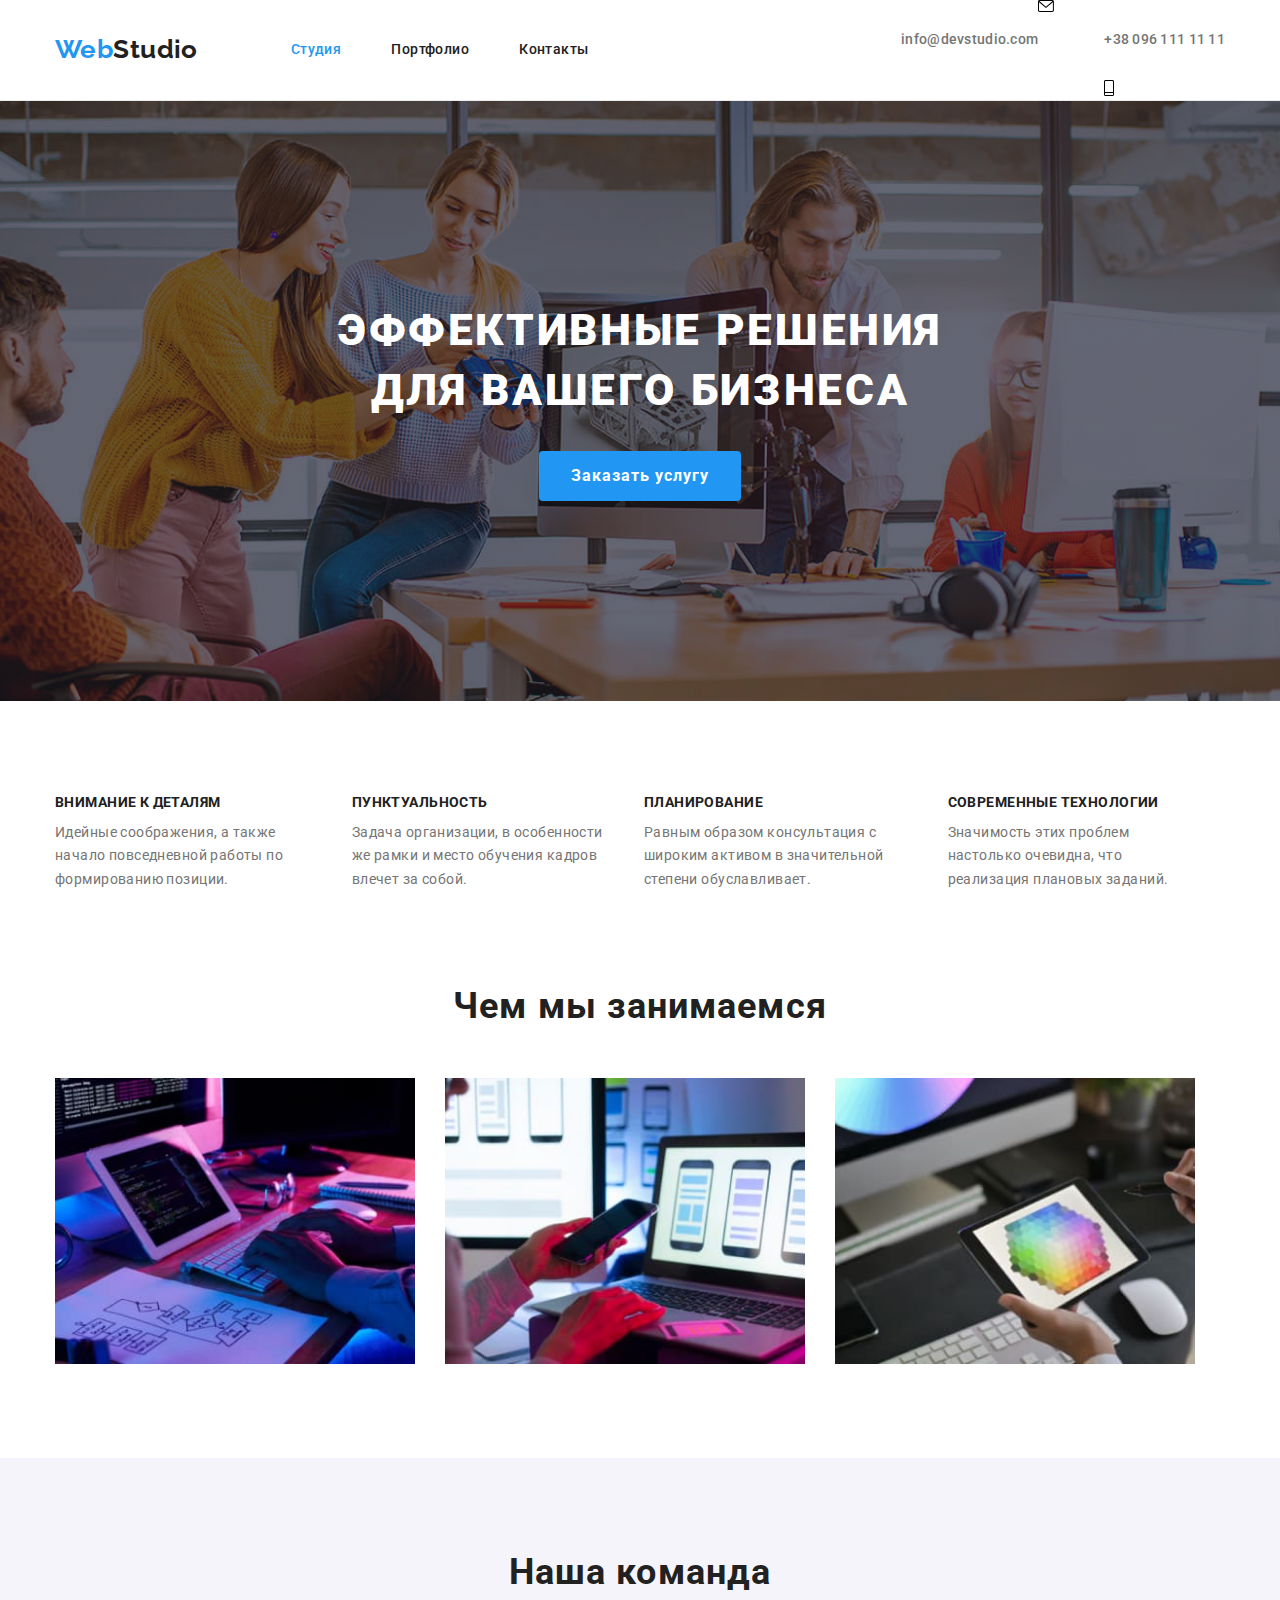
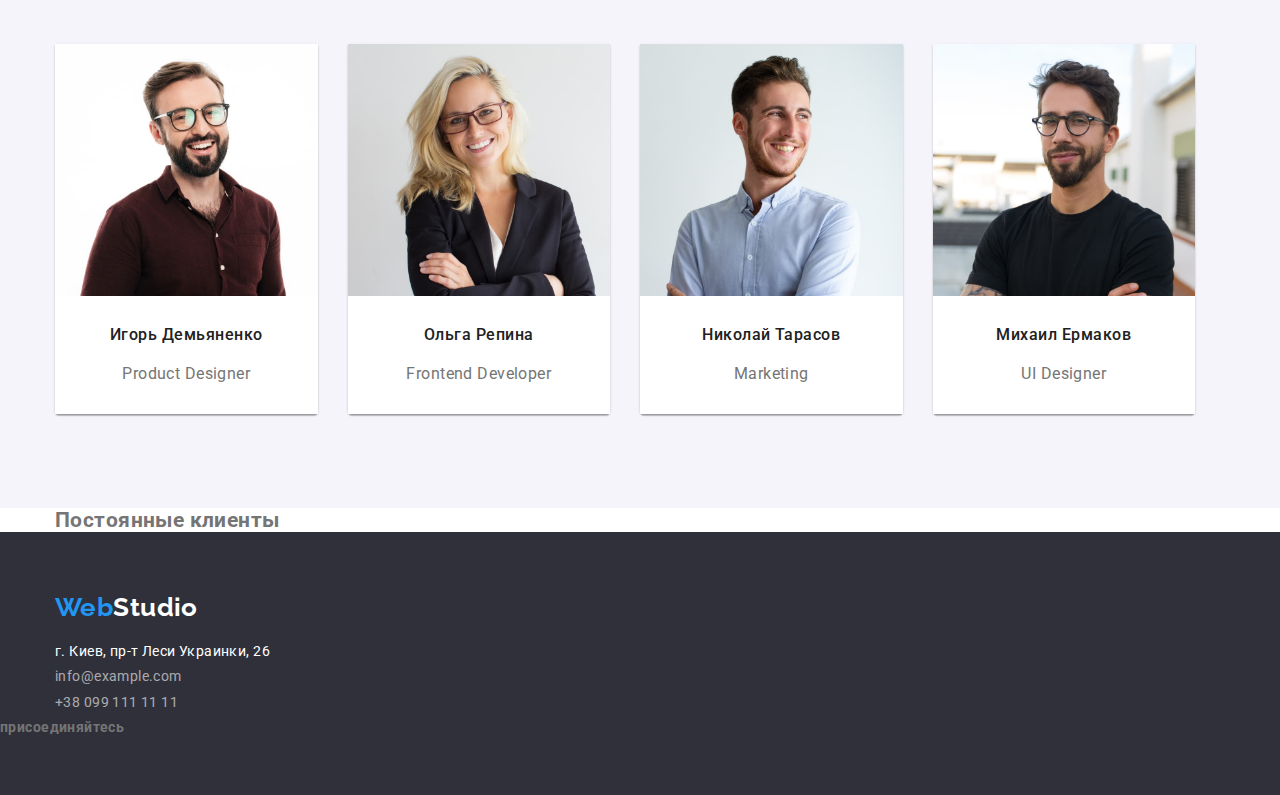
==== index.html @ 522d6af9 "Додала іконки" ====
<!DOCTYPE html>
<html lang="ru">
<head>
    <meta charset="UTF-8">
    <meta http-equiv="X-UA-Compatible" content="IE=edge">
    <meta name="viewport" content="width=device-width, initial-scale=1.0">
    <title>Document</title>
    <link href="https://fonts.googleapis.com/css2?family=Raleway:wght@700&family=Roboto:wght@400;500;700;900&display=swap"
        rel="stylesheet">
        <link rel="stylesheet" href="https://cdn.jsdelivr.net/npm/modern-normalize@1.1.0/modern-normalize.min.css">
    <link rel="stylesheet" href="./css/style.css"/>
</head>
<body>
    <!-- Секція хедер -->
    <section class="section-header"> 
<header class="page-header">
    <div class="container main-nav">
<nav class="header-nav">
    <a href="./index.html" class="logo"> Web<span class="logo-header">Studio</span></a>
    <ul class="header-list">
        <li class="head"><a href="./index.html" class="current">Студия</a></li>
        <li class="head"><a href="./portfolio.html" class="link">Портфолио</a></li>
        <li class="head"><a href="#" class="link">Контакты</a></li>
    </ul>
</nav>
    <ul class="auht-nav">
        <li class="head"><a href="info@devstudio.com" class="auht-nav link">info@devstudio.com</a> <svg width="16" height="12">
            <use href="./img/icons.svg#icon-email"></use></svg> </li>
        <li class="head"><a href="tel:+380961111111" class="auht-nav link">+38 096 111 11 11</a> <svg width="10" height="16">
            <use href="./img/icons.svg#icon-tel"></use></svg></li>
    </ul>
    </div>
</header>
    </section>

    <!-- Секція унікального контенту на сторінці  -->
<main>
    <!-- Секція Герой  -->
    <section class="section-hero">
    <div class="container">
<h1 class="hero">Эффективные решения для вашего бизнеса</h1>
<button type="button" class="hero-button">Заказать услугу</button>
    </div>
    </section>

    <!-- Секція особливості  -->
<section class="section">
    <div class="container">
    <h2 clsss="visually-hidden"></h2>
    <ul class="list">
<li class="list-box">
    <h3 class="feature">Внимание к деталям</h3>
    <p class="feature-list">Идейные соображения, а также начало повседневной работы по формированию позиции.</p>
</li>
<li class="list-box">
    <h3 class="feature">Пунктуальность</h3>
    <p class="feature-list">Задача организации, в особенности же рамки и место обучения кадров влечет за собой.</p>
</li>
<li class="list-box">
    <h3 class="feature">Планирование</h3>
    <p class="feature-list">Равным образом консультация с широким активом в значительной степени обуславливает.</p>
</li>
<li class="list-box">
    <h3 class="feature" >Современные технологии</h3>
    <p class="feature-list">Значимость этих проблем настолько очевидна, что реализация плановых заданий.</p>
</li>
    </ul>
</div>
</section>

    <!-- Секція Чим ми займаємося  -->
<section class="section about">
    <div class="container">
    <h2 class="about-us">Чем мы занимаемся</h2>
    <ul class="list">
        <li class="list-work">
            <img src="./img/1.jpg" alt="рассчитываем стоимость" width="370" height="294"/>
        </li>
        <li class="list-work">
            <img src="./img/2.jpg" alt="анализируем продвижение" width="370" height="294"/>
        </li>
        <li class="list-work">
            <img src="./img/3.jpg" alt="подбираем цвета" width="370" height="294"/>
        </li>
    </ul>
</div>
</section>

    <!-- Секція Наша команда  -->
<section class="section team">
    <div class="container">
    <h2 class="about-us">Наша команда</h2>
    <ul class="list">
    <li class="team-img">
        <img src="./img/4.jpg" alt="Игорь Демьяненко" width="270" height="260"/>
        <h3 class="name">Игорь Демьяненко</h3>
        <p class="job" lang="en">Product Designer</p>
    </li>
    <li class="team-img">
        <img src="./img/5.jpg" alt="Ольга Репина" width="270" height="260"/>
        <h3 class="name">Ольга Репина</h3>
        <p class="job" lang="en">Frontend Developer</p>
    </li>
    <li class="team-img">
        <img src="./img/6.jpg" alt="Николай Тарасов" width="270" height="260"/>
        <h3 class="name">Николай Тарасов</h3>
        <p class="job" lang="en">Marketing</p>
    </li>
    <li class="team-img">
        <img src="./img/7.jpg" alt="Михаил Ермаков" width="270" height="260"/>
        <h3 class="name">Михаил Ермаков</h3>
        <p class="job" lang="en">UI Designer</p>
    </li>
    </ul>
    </div>
</section>

        <!--Постоянные клиенты-->
<section>
        <div class="container">
        <h2>Постоянные клиенты</h2>

        </div>

</section>
</main>

        <!-- Секція футер -->
        <footer class="footer">
        <div class="container"> 
        <a href="./index.html" class="logo"> Web<span class="logo-footer">Studio</span></a>
<address class="contact">
    <ul class="footer-link">
        <li class="item"><a href="https://goo.gl/maps/J9fnGw7j8aF3vUGx8" target="_blank" rel="noopener noreferrer" class="contact-list">г. Киев, пр-т Леси Украинки, 26</a></li>
        <li class="item"><a href="mailto:info@example.com" class="contact">info@example.com</a></li>
        <li class="item"><a href="tel:+380991111111"></a>+38 099 111 11 11</li>
    </ul>
</address>
    </div>
    <div>
    <strong>присоединяйтесь</strong>
    <ul>
<li></li>
<li></li>
<li></li>
<li></li>
    </ul>

    </div>
    </footer>
</body>
</html>
---- css/style.css ----
:root {
--primary-text-color:#757575;
--title-text-color:#212121;
--accent-color:#2196F3;
--additional-color: #FFFFFF;
--background-color-hero: #2F303A;
--background-color-team:#F5F4FA;}

body {
    color: var(--primary-text-color);
    font-family: Roboto, sans-serif;
    font-size: 14px;
    letter-spacing: 0.03em;}

*,
*::before,
*::after {
    box-sizing: border-box;}
   
/* Стили для обнуления верхних отступов у элементов */
h1,
h2,
h3,
h4,
h5,
h6,
p {
    margin: 0;
    padding: 0;}
    
 /* Класс для обнуления базовых свойств у списков (ul) */
.list {
    list-style: none;
    padding-left: 0;
    margin: 0;
}
    
/* Класс для обнуления базовых свойств у ссылок */
.link {
    text-decoration: none;
    color: inherit;
}
    
/* Свойства для корректного отображения картинок */
img {
    display: block;
    max-width: 100%;
    height: auto;}
    
/* Свойства для обнуления курсива у address */
address {
    font-style: normal;
     /* or */
    font-style: inherit;}

ul {list-style: none;
    padding: 0;
    margin: 0;}

.container {
    margin-left: auto;
    margin-right: auto;
    padding-left: 15px;
    padding-right: 15px;
    width: 1200px;}

.section {
    padding-top: 94px;
    padding-bottom: 94px;
}

/* Секція Хедер */
header {
border-bottom: 1px solid #ECECEC
}
.page-header {
    background-color: var(--additional-color);
    align-items: center;
}
.link:hover,
.link:focus {color: var(--accent-color);}

.main-nav {
    display: flex;
    align-items: center;}

.header-nav {
    display: flex;
    align-items: center;
}

.logo {
    color: var(--accent-color);
    font-family: Raleway, sans-serif;
    font-weight: 700;
    font-size: 26px;
    line-height: 1.2;
    text-decoration: none;
    display: inline-block;}

.logo-header {
        color: var(--title-text-color);}
        
.header-list>.item:nth-child(n + 2) {
     margin-left: 50px;}

.header-list {
    font-weight: 500;
    font-size: 14px;
    line-height: 1.14;
    display: flex;
    margin-left: 93px;
    }

.head:not(:last-child) {
    margin-right: 50px;
    display: flex;
}

.current {
    text-decoration: none;
    color: var(--accent-color);
    padding-top: 32px;
}
.link {
    text-decoration: none;
    color: var(--title-text-color);
    display: block;
    padding: 32px 0;
}

.auht-nav {
    color: var(--primary-text-color);
    font-weight: 500;
    font-size: 14px;
    line-height: 1.14;
    letter-spacing: 0.02em;
    text-decoration: none;
    display: flex;
    margin-left: auto;}

/* Секція Герой */
.section-hero {
    max-width: 1600px;
    margin-left: auto;
    margin-right: auto;
    background-color: var(--background-color-hero);
    padding-bottom: 200px;
    padding-top: 200px;
    background-image: linear-gradient(rgba(47, 48, 58, 0.4), rgba(47, 48, 58, 0.4)), url(../img/hero.png);
    background-repeat: no-repeat;
    background-position: center;
    background-size: cover;
}
.hero {
    color: var(--additional-color);
    font-weight: 900;
    font-size: 44px;
    line-height: 1.36;
    text-align: center;
    text-transform: uppercase;
    max-width: 696px;
    margin: 0 auto;
    margin-bottom: 30px;
    letter-spacing: 0.06em;
}
.hero-button {
    font-family: 'Roboto';
    font-style: normal;
    font-weight: 700;
    font-size: 16px;
    line-height: 1.88;
    background: var(--accent-color);
    color: var(--additional-color);
    cursor: pointer;
    border: none;
    display: flex;
    align-items: center;
    text-align: center;
    margin-left: auto;
    margin-right: auto;
    margin-top: 30px;
    border: none;
    border-radius: 4px;
    padding: 10px 32px;
    letter-spacing: 0.06em;
    }


/* Секція особливості */
.visually-hidden {
    position: absolute;
    width: 1px;
    height: 1px;
    margin: -1px;
    padding: 0;
    overflow: hidden;
    border: 0;
    clip: rect(0 0 0 0);
}

.list {
    display: flex;
}

.feature {
    margin-bottom: 10px;
    margin-right: 30px;
    font-family: 'Roboto';
    font-style: normal;
    font-weight: 700;
    font-size: 14px;
    line-height: 1.14;
    letter-spacing: 0.03em;
    text-transform: uppercase;
    color: var(--title-text-color);
}

.list-box {
    margin-right: 30px; 
}

.feature-list {
    color: var(--primary-text-color);
    line-height: 1.7;
} 

/* Секція Чим ми займаємося */
.about {
    color: var(--title-text-color);
    font-weight: 700;
    font-size: 36px;
    line-height: 1.16;
    text-align: center;
    padding-top: 0;
}
.team {
    color: var(--title-text-color);
    font-weight: 700;
    font-size: 36px;
    line-height: 1.16;
    text-align: center;
    background-color: var(--background-color-team);
}

.about-us {
    color: var(--title-text-color);
    font-family: 'Roboto';
    font-style: normal;
    font-weight: 700;
    font-size: 36px;
    line-height: 1.16;
    letter-spacing: 0.03em;
    margin-bottom: 50px;
    }
    
.list-work { 
    padding: 0;
    display: flex;
    margin-right: 30px;
    }

/* Наша команда */
.team-img {
    margin-right: 30px;
    box-shadow: 0px 1px 3px rgba(0, 0, 0, 0.12),
    0px 1px 1px rgba(0, 0, 0, 0.14), 0px 2px 1px rgba(0, 0, 0, 0.2);
    border-radius: 0px 0px 4px 4px;
}
.name {
    color: var(--title-text-color);
    font-family: 'Roboto';
    font-style: normal;
    font-weight: 500;
    font-size: 16px;
    line-height: 1.18;
    letter-spacing: 0.03em;
    text-decoration: none;
    padding-top: 30px;
    padding-bottom: 10px;
    margin: 0;
    background-color: var(--additional-color);
}
.job {
    color: var(--primary-text-color);
    font-size: 16px;
    font-weight: normal;
    line-height: 1.18;
    text-decoration: none;
    padding-top: 10px;
    padding-bottom: 30px;
    background-color: var(--additional-color);
}
/* Наші роботи, portfolio */
.button-nav {
    text-align: center;
    margin-bottom: 50px;
}

.button-success {
    font-family: 'Roboto';
    font-style: normal;
    font-weight: 500;
    font-size: 16px;
    line-height: 1.6;
    letter-spacing: 0.03em;
    text-align: center;
    cursor: pointer;
    border-radius: 4px;
    border: transparent;
    text-decoration: none; 
    padding: 6px 22px;
    margin-left: 8px;
}

.button-success:hover,
.button-success:focus {   
    color: var(--additional-color);
    background-color: var(--accent-color); }

.button-success.all {
    color: var(--additional-color);
    background-color: var(--accent-color);
}

.card-list {
    display: flex;
    flex-wrap: wrap;
    column-gap: 30px;
}
   
.card {
    width: 370px;
    box-sizing: border-box;
    padding: 0;
    margin-bottom: 30px;
}
.card-skills {
    padding: 20px 24px;
    border: 1px solid #EEEEEE;
    border-top: none;
}

.skills {
    margin-bottom: 4px;
    margin-right: auto;
    font-family: 'Roboto';
    font-style: normal;
    font-weight: 700;
    font-size: 18px;
    line-height: 2;
    letter-spacing: 0.06em;
    color: var(--title-text-color);
}
.group {
    color: var(--primary-text-color);
    font-size: 16px;
    line-height: 1.8;
}
.footer {
    background-color: var(--background-color-hero);
    padding-top: 60px;
    padding-bottom: 60px;
}
.contact {
    color: rgba(255, 255, 255, 0.6);
    font-style: normal;
    text-decoration: none;
    margin-top: 20px;
}
.contact-list {
    color: var(--additional-color);
    text-decoration: none;}

.item {
    margin-bottom: 9px;
    }

.logo-footer {
    color: var(--additional-color);
}
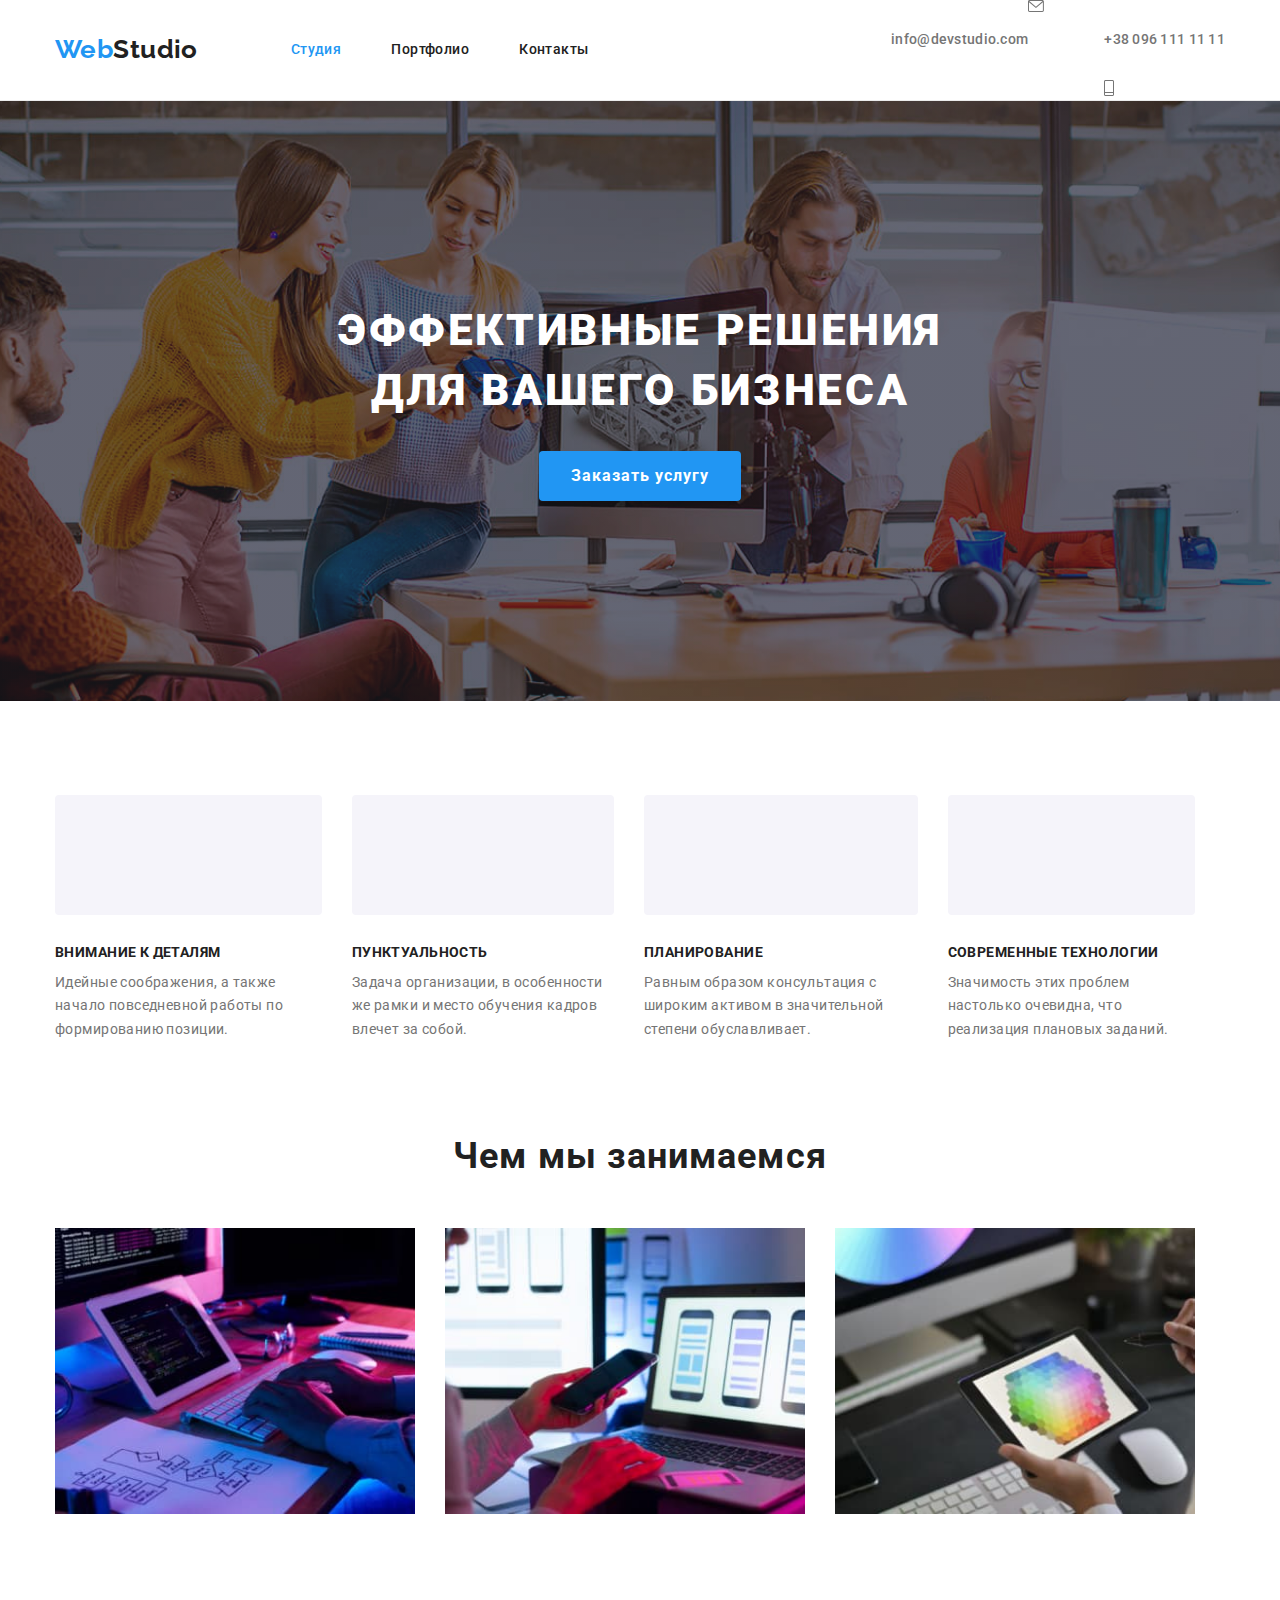
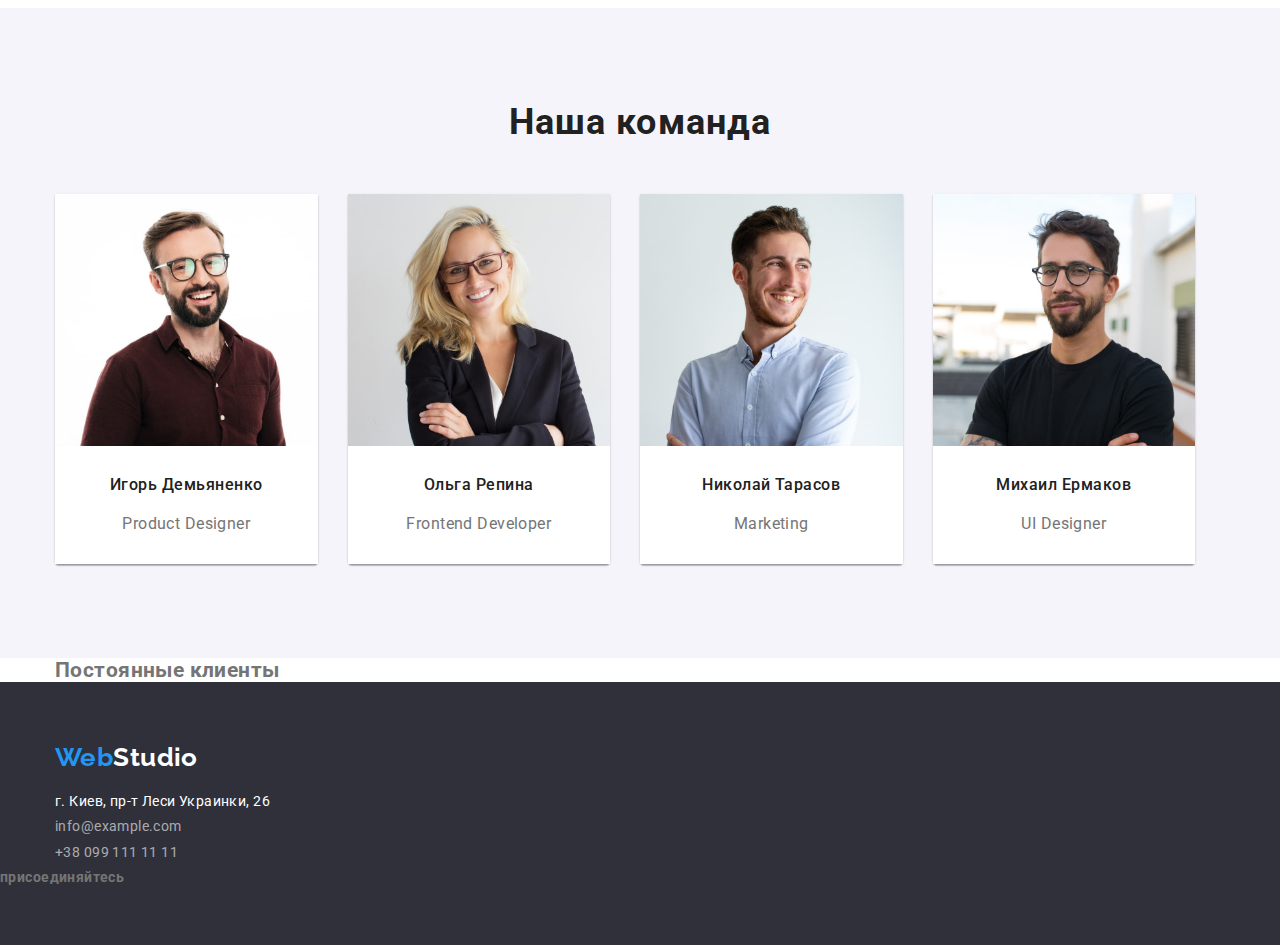
==== commit 461de568: "Додала секції" ====
--- a/index.html
+++ b/index.html
@@ -24,9 +24,9 @@
     </ul>
 </nav>
     <ul class="auht-nav">
-        <li class="head"><a href="info@devstudio.com" class="auht-nav link">info@devstudio.com</a> <svg width="16" height="12">
+        <li class="head"><a href="info@devstudio.com" class="auht-nav link">info@devstudio.com</a> <svg class="head-icons" width="16" height="12">
             <use href="./img/icons.svg#icon-email"></use></svg> </li>
-        <li class="head"><a href="tel:+380961111111" class="auht-nav link">+38 096 111 11 11</a> <svg width="10" height="16">
+        <li class="head"><a href="tel:+380961111111" class="auht-nav link">+38 096 111 11 11</a> <svg class="head-icons" width="10" height="16">
             <use href="./img/icons.svg#icon-tel"></use></svg></li>
     </ul>
     </div>
@@ -49,18 +49,38 @@
     <h2 clsss="visually-hidden"></h2>
     <ul class="list">
 <li class="list-box">
+    <div class="icon-feature">
+<svg class="feature-icons" width="70" height="70">
+    <url href="./img/icons.svg#icon-antenna"></url>
+</svg>
+    </div>
     <h3 class="feature">Внимание к деталям</h3>
     <p class="feature-list">Идейные соображения, а также начало повседневной работы по формированию позиции.</p>
 </li>
 <li class="list-box">
+    <div class="icon-feature">
+        <svg class="feature-icons" width="70" height="70">
+            <url href="./img/icons.svg#icon-clock"></url>
+        </svg>
+    </div>
     <h3 class="feature">Пунктуальность</h3>
     <p class="feature-list">Задача организации, в особенности же рамки и место обучения кадров влечет за собой.</p>
 </li>
 <li class="list-box">
+    <div class="icon-feature">
+        <svg class="feature-icons" width="70" height="70">
+            <url href="./img/icons.svg#icon-diagram"></url>
+        </svg>
+    </div>
     <h3 class="feature">Планирование</h3>
     <p class="feature-list">Равным образом консультация с широким активом в значительной степени обуславливает.</p>
 </li>
 <li class="list-box">
+    <div class="icon-feature">
+        <svg class="feature-icons" width="70" height="70">
+            <url href="./img/icons.svg#icon-astronaut"></url>
+        </svg>
+    </div>
     <h3 class="feature" >Современные технологии</h3>
     <p class="feature-list">Значимость этих проблем настолько очевидна, что реализация плановых заданий.</p>
 </li>
@@ -95,6 +115,17 @@
         <img src="./img/4.jpg" alt="Игорь Демьяненко" width="270" height="260"/>
         <h3 class="name">Игорь Демьяненко</h3>
         <p class="job" lang="en">Product Designer</p>
+    <ul>
+        <li>
+        <a href=""></a>
+        <li></li>
+        <a href=""></a>
+        <li></li>
+        <a href=""></a>
+        <li></li>
+        <a href=""></a>
+        </li>
+    </ul>
     </li>
     <li class="team-img">
         <img src="./img/5.jpg" alt="Ольга Репина" width="270" height="260"/>
--- a/css/style.css
+++ b/css/style.css
@@ -139,6 +139,11 @@
     display: flex;
     margin-left: auto;}
 
+.head-icons {
+    margin-right: 10px;
+    fill: currentColor;
+}
+
 /* Секція Герой */
 .section-hero {
     max-width: 1600px;
@@ -184,6 +189,7 @@
     border-radius: 4px;
     padding: 10px 32px;
     letter-spacing: 0.06em;
+    box-shadow: 0px 4px 4px rgba(0, 0, 0, 0.15);
     }
 
 
@@ -220,6 +226,22 @@
     margin-right: 30px; 
 }
 
+.icon-feature {
+    display: flex;
+    align-items: center;
+    justify-content: center;
+    height: 120px;
+    margin-bottom: 30px;
+    background-color: var(--background-color-team);
+    border-radius: 4px;
+}
+
+.feature-icons {
+    fill: currentColor;
+    width: 70px;
+    height: 70px;
+}
+
 .feature-list {
     color: var(--primary-text-color);
     line-height: 1.7;
@@ -267,6 +289,7 @@
     0px 1px 1px rgba(0, 0, 0, 0.14), 0px 2px 1px rgba(0, 0, 0, 0.2);
     border-radius: 0px 0px 4px 4px;
 }
+
 .name {
     color: var(--title-text-color);
     font-family: 'Roboto';
@@ -316,7 +339,9 @@
 .button-success:hover,
 .button-success:focus {   
     color: var(--additional-color);
-    background-color: var(--accent-color); }
+    background-color: var(--accent-color);
+    box-shadow: 0px 3px 1px rgba(0, 0, 0, 0.1), 0px 1px 2px rgba(0, 0, 0, 0.08), 0px 2px 2px rgba(0, 0, 0, 0.12);
+ }
 
 .button-success.all {
     color: var(--additional-color);
@@ -335,6 +360,13 @@
     padding: 0;
     margin-bottom: 30px;
 }
+
+.card:hover,
+.card:focus {
+box-shadow: 0px 1px 1px rgba(0, 0, 0, 0.12), 
+    0px 4px 4px rgba(0, 0, 0, 0.06), 1px 4px 6px rgba(0, 0, 0, 0.16);
+}
+
 .card-skills {
     padding: 20px 24px;
     border: 1px solid #EEEEEE;
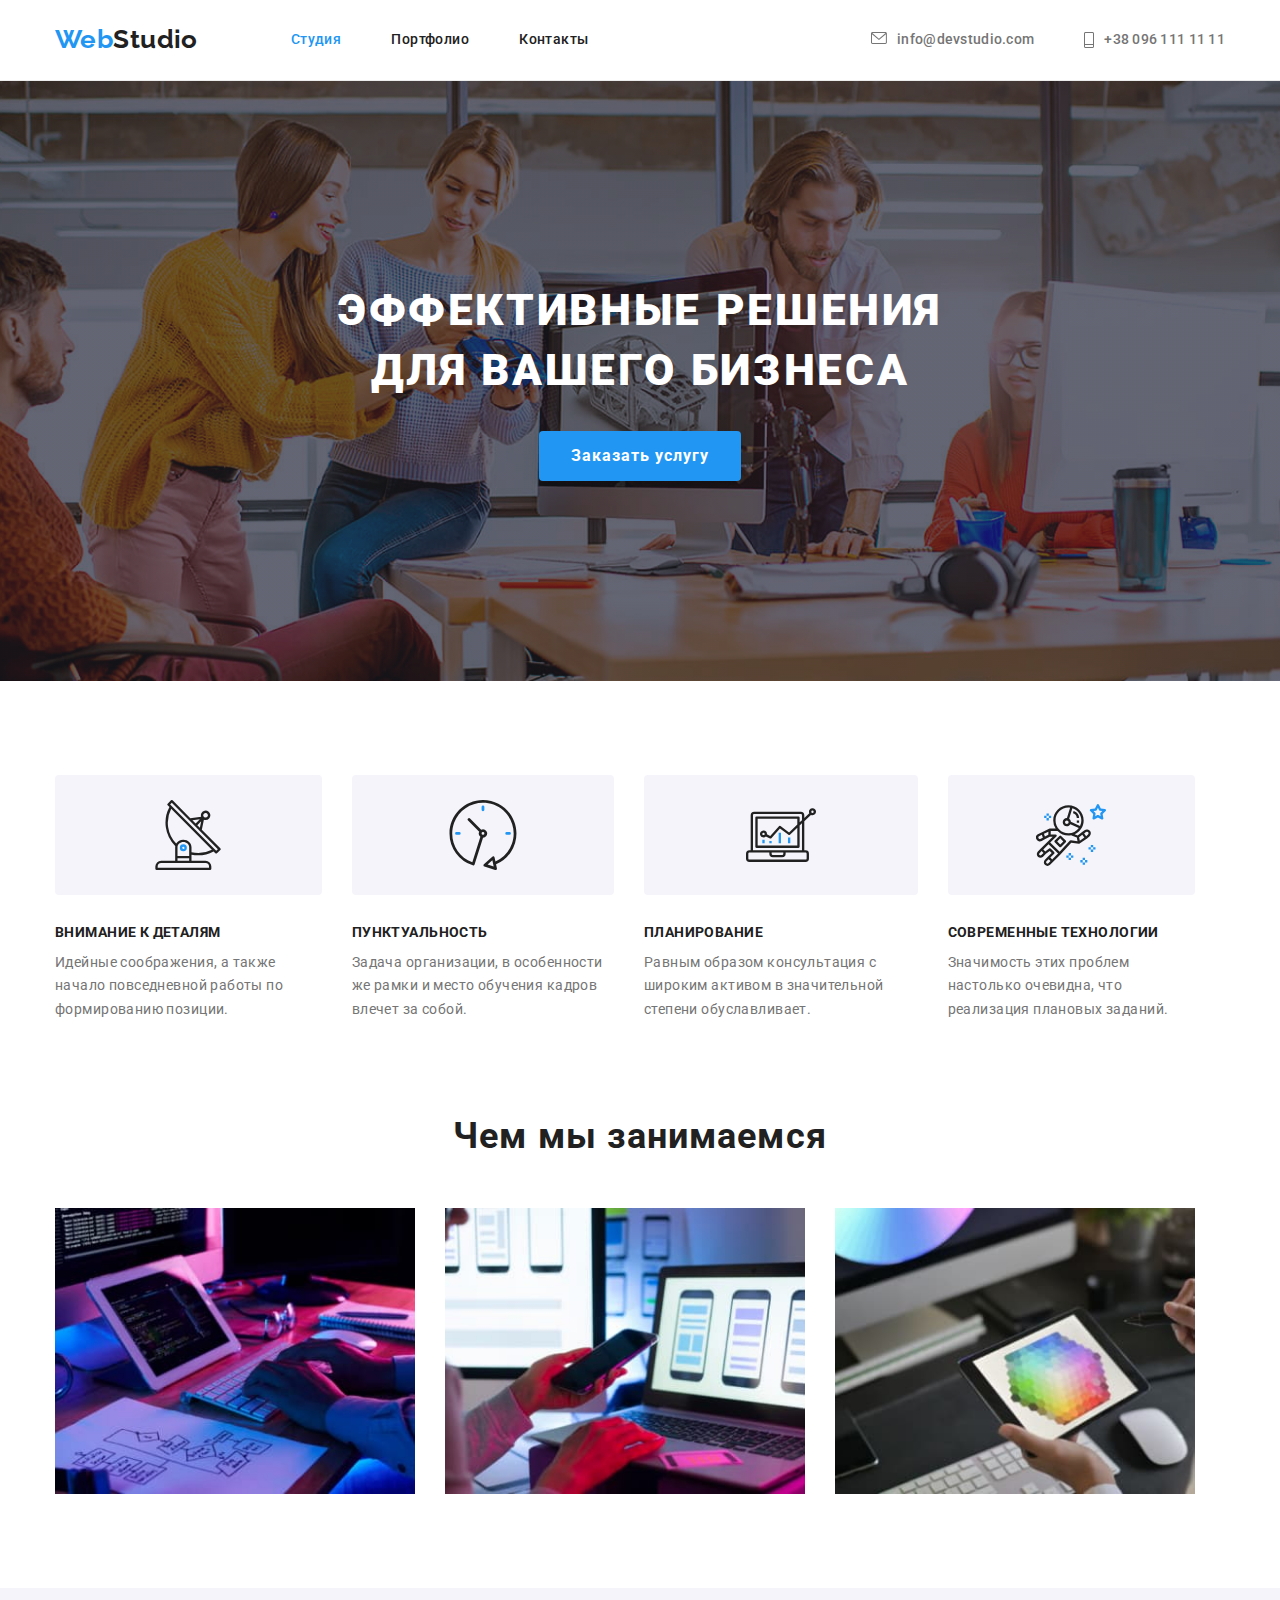
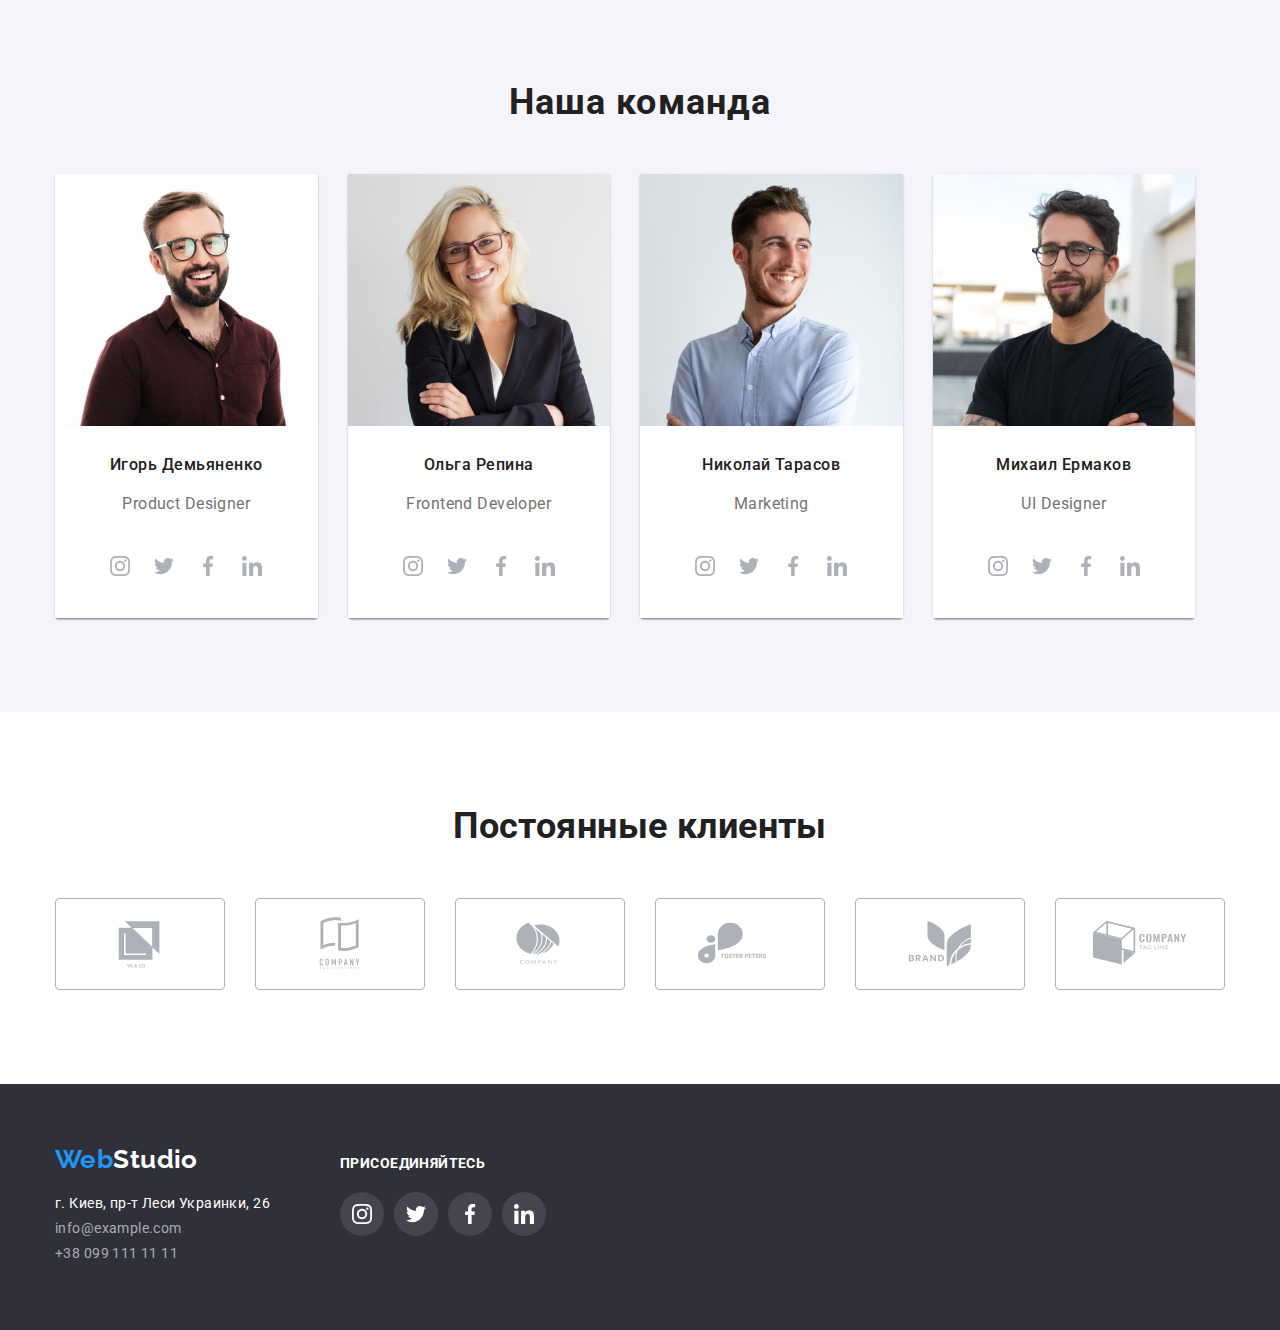
==== commit 18adcecb: "Готова робота № 4" ====
--- a/index.html
+++ b/index.html
@@ -24,10 +24,10 @@
     </ul>
 </nav>
     <ul class="auht-nav">
-        <li class="head"><a href="info@devstudio.com" class="auht-nav link">info@devstudio.com</a> <svg class="head-icons" width="16" height="12">
-            <use href="./img/icons.svg#icon-email"></use></svg> </li>
-        <li class="head"><a href="tel:+380961111111" class="auht-nav link">+38 096 111 11 11</a> <svg class="head-icons" width="10" height="16">
-            <use href="./img/icons.svg#icon-tel"></use></svg></li>
+        <li class="head"><a href="info@devstudio.com" class="auht-nav link"><svg class="head-icons" width="16" height="12">
+            <use href="./img/icons.svg#icon-email"></use></svg>info@devstudio.com</a>  </li>
+        <li class="head"><a href="tel:+380961111111" class="auht-nav link"><svg class="head-icons" width="10" height="16">
+            <use href="./img/icons.svg#icon-tel"></use></svg>+38 096 111 11 11</a></li>
     </ul>
     </div>
 </header>
@@ -50,9 +50,8 @@
     <ul class="list">
 <li class="list-box">
     <div class="icon-feature">
-<svg class="feature-icons" width="70" height="70">
-    <url href="./img/icons.svg#icon-antenna"></url>
-</svg>
+<svg class="feature-icons" width="70" height="70"> 
+    <use href="./img/icons.svg#icon-antenna"></use></svg>
     </div>
     <h3 class="feature">Внимание к деталям</h3>
     <p class="feature-list">Идейные соображения, а также начало повседневной работы по формированию позиции.</p>
@@ -60,8 +59,7 @@
 <li class="list-box">
     <div class="icon-feature">
         <svg class="feature-icons" width="70" height="70">
-            <url href="./img/icons.svg#icon-clock"></url>
-        </svg>
+            <use href="./img/icons.svg#icon-clock"></use></svg>
     </div>
     <h3 class="feature">Пунктуальность</h3>
     <p class="feature-list">Задача организации, в особенности же рамки и место обучения кадров влечет за собой.</p>
@@ -69,8 +67,7 @@
 <li class="list-box">
     <div class="icon-feature">
         <svg class="feature-icons" width="70" height="70">
-            <url href="./img/icons.svg#icon-diagram"></url>
-        </svg>
+            <use href="./img/icons.svg#icon-diagram"></use></svg>
     </div>
     <h3 class="feature">Планирование</h3>
     <p class="feature-list">Равным образом консультация с широким активом в значительной степени обуславливает.</p>
@@ -78,8 +75,7 @@
 <li class="list-box">
     <div class="icon-feature">
         <svg class="feature-icons" width="70" height="70">
-            <url href="./img/icons.svg#icon-astronaut"></url>
-        </svg>
+            <use href="./img/icons.svg#icon-astronaut"></use></svg>
     </div>
     <h3 class="feature" >Современные технологии</h3>
     <p class="feature-list">Значимость этих проблем настолько очевидна, что реализация плановых заданий.</p>
@@ -115,32 +111,93 @@
         <img src="./img/4.jpg" alt="Игорь Демьяненко" width="270" height="260"/>
         <h3 class="name">Игорь Демьяненко</h3>
         <p class="job" lang="en">Product Designer</p>
-    <ul>
-        <li>
-        <a href=""></a>
-        <li></li>
-        <a href=""></a>
-        <li></li>
-        <a href=""></a>
-        <li></li>
-        <a href=""></a>
-        </li>
-    </ul>
+    <ul class="team-icons">
+        <li class="icon-list">
+        <a href="" class="team-link"><svg class="client-icons" width="20" height="20">
+            <use href="./img/icons.svg#icon-instagram-team"></use>
+        </svg></a></li>
+        <li class="icon-list">
+        <a href=""class="team-link"><svg class="client-icons" width="20" height="20">
+            <use href="./img/icons.svg#icon-twitter-team"></use>
+        </svg></a></li>
+        <li class="icon-list">
+        <a href=""class="team-link"><svg class="client-icons" width="20" height="20">
+            <use href="./img/icons.svg#icon-facebook-team"></use>
+        </svg></a></li>
+        <li class="icon-list">
+        <a href=""class="team-link"><svg class="client-icons" width="20" height="20">
+            <use href="./img/icons.svg#icon-linkedin-team"></use>
+        </svg></a></li>
+    </ul>  
     </li>
     <li class="team-img">
         <img src="./img/5.jpg" alt="Ольга Репина" width="270" height="260"/>
         <h3 class="name">Ольга Репина</h3>
         <p class="job" lang="en">Frontend Developer</p>
+        <ul class="team-icons">
+            <li class="icon-list">
+            <a href="" class="team-link"><svg class="client-icons" width="20" height="20">
+             <use href="./img/icons.svg#icon-instagram-team"></use>
+            </svg></a></li>
+            <li class="icon-list">
+            <a href="" class="team-link"><svg class="client-icons" width="20" height="20">
+                    <use href="./img/icons.svg#icon-twitter-team"></use>
+                </svg></a></li>
+            <li class="icon-list">
+            <a href="" class="team-link"><svg class="client-icons" width="20" height="20">
+                    <use href="./img/icons.svg#icon-facebook-team"></use>
+                </svg></a></li>
+            <li class="icon-list">
+            <a href="" class="team-link"><svg class="client-icons" width="20" height="20">
+                    <use href="./img/icons.svg#icon-linkedin-team"></use>
+                </svg></a></li>
+    </ul>
     </li>
     <li class="team-img">
         <img src="./img/6.jpg" alt="Николай Тарасов" width="270" height="260"/>
         <h3 class="name">Николай Тарасов</h3>
         <p class="job" lang="en">Marketing</p>
-    </li>
-    <li class="team-img">
+        <ul class="team-icons">
+            <li class="icon-list">
+                <a href="" class="team-link"><svg class="client-icons" width="20" height="20">
+                <use href="./img/icons.svg#icon-instagram-team"></use>
+                </svg></a></li>
+            <li class="icon-list">
+            <a href="" class="team-link"><svg class="client-icons" width="20" height="20">
+                    <use href="./img/icons.svg#icon-twitter-team"></use>
+                </svg></a></li>
+            <li class="icon-list">
+            <a href="" class="team-link"><svg class="client-icons" width="20" height="20">
+                    <use href="./img/icons.svg#icon-facebook-team"></use>
+                </svg></a></li>
+            <li class="icon-list">
+            <a href="" class="team-link"><svg class="client-icons" width="20" height="20">
+                    <use href="./img/icons.svg#icon-linkedin-team"></use>
+                </svg></a></li>
+        </ul>
+    </li>
+        <li class="team-img">
         <img src="./img/7.jpg" alt="Михаил Ермаков" width="270" height="260"/>
         <h3 class="name">Михаил Ермаков</h3>
         <p class="job" lang="en">UI Designer</p>
+        <ul class="team-icons">
+            <li class="icon-list">
+                <a href="" class="team-link"><svg class="client-icons" width="20" height="20">
+                        <use href="./img/icons.svg#icon-instagram-team"></use>
+                    </svg></a></li>
+            <li class="icon-list">
+            <a href="" class="team-link"><svg class="client-icons" width="20" height="20">
+                    <use href="./img/icons.svg#icon-twitter-team"></use>
+                </svg></a></li>
+            <li class="icon-list">
+            <a href="" class="team-link"><svg class="client-icons" width="20" height="20">
+                    <use href="./img/icons.svg#icon-facebook-team"></use>
+                </svg></a></li>
+            <li class="icon-list">
+            <a href="" class="team-link"><svg class="client-icons" width="20" height="20">
+                    <use href="./img/icons.svg#icon-linkedin-team"></use>
+                </svg></a></li>
+        </ul>
     </li>
     </ul>
     </div>
@@ -148,17 +205,43 @@
 
         <!--Постоянные клиенты-->
 <section>
-        <div class="container">
-        <h2>Постоянные клиенты</h2>
-
+    <div class="container">
+        <h2 class="section client">Постоянные клиенты</h2>
+        <ul class="client-list">
+<li class="client-item">
+        <a class="client-link" href=""><svg class="client-icons" width="106" height="60">
+            <use href="./img/icons.svg#icon-Logo"></use>
+        </svg></a></li>
+    <li class="client-item">
+        <a class="client-link" href=""><svg class="client-icons" width="106" height="60">
+    <use href="./img/icons.svg#icon-Logo-1"></use>
+</svg></a></li>
+    <li class="client-item">
+        <a class="client-link" href=""><svg class="client-icons" width="106" height="60">
+    <use href="./img/icons.svg#icon-Logo-2"></use>
+</svg></a></li>
+    <li class="client-item">
+        <a class="client-link" href=""><svg class="client-icons" width="106" height="60">
+    <use href="./img/icons.svg#icon-Logo-3"></use>
+</svg></a></li>
+    <li class="client-item">
+        <a class="client-link" href=""><svg class="client-icons" width="106" height="60">
+    <use href="./img/icons.svg#icon-Logo-4"></use>
+</svg></a></li>
+    <li class="client-item">
+        <a class="client-link" href=""><svg class="client-icons" width="106" height="60">
+    <use href="./img/icons.svg#icon-Logo-5"></use>
+</svg></a></li>
+</ul>
         </div>
 
 </section>
 </main>
 
-        <!-- Секція футер -->
-        <footer class="footer">
-        <div class="container"> 
+<!-- Секція футер -->
+    <footer class="footer">
+    <div class="container container-footer"> 
+    <div>
         <a href="./index.html" class="logo"> Web<span class="logo-footer">Studio</span></a>
 <address class="contact">
     <ul class="footer-link">
@@ -168,15 +251,27 @@
     </ul>
 </address>
     </div>
-    <div>
-    <strong>присоединяйтесь</strong>
-    <ul>
-<li></li>
-<li></li>
-<li></li>
-<li></li>
-    </ul>
-
+    <div class="footer-join">
+    <strong class="join">присоединяйтесь</strong>
+    <ul class="footer-list">
+<li class="icon-item">
+    <a class="icon-item-footer" href=""><svg class="footer-icons" width="20" height="20">
+    <use href="./img/icons.svg#icon-instagram-footer"></use>
+    </svg></a></li>
+<li class="icon-item">
+    <a class="icon-item-footer" href=""><svg class="footer-icons" width="20" height="20">
+    <use href="./img/icons.svg#icon-twitter-footer"></use>
+    </svg></a></li>
+<li class="icon-item">
+    <a class="icon-item-footer" href=""><svg class="footer-icons" width="20" height="20">
+    <use href="./img/icons.svg#icon-facebook-footer"></use>
+    </svg></a></li>
+<li class="icon-item">
+    <a class="icon-item-footer" href=""><svg class="footer-icons" width="20" height="20">
+    <use href="./img/icons.svg#icon-linkedin-footer"></use>
+    </svg></a></li>
+    </ul>
+    </div>
     </div>
     </footer>
 </body>
--- a/css/style.css
+++ b/css/style.css
@@ -314,6 +314,88 @@
     padding-bottom: 30px;
     background-color: var(--additional-color);
 }
+.team-icons {
+    padding-inline-start: 0;
+    display: flex;
+    list-style: none;
+    align-items: center;
+    justify-content: center;
+    background-color: var(--additional-color);
+}
+
+.team-link {
+    display: flex;
+    align-items: center;
+    justify-content: center;
+    width: 44px;
+    height: 44px;
+    border-radius: 50%;
+    background-color: var(--additional-color);
+    color: #AFB1B8;
+    margin-bottom: 30px;
+}
+
+.team-link:hover,
+.team-link:focus {
+    background-color: var(--accent-color);
+    color: var(--additional-color);
+}
+
+.client-icons {
+    fill: currentColor;}
+
+.client-icons:hover,
+.client-icons:focus {
+    fill: var(--additional-color);
+}
+
+/*Постоянные клиенты*/
+.client {
+    color: var(--title-text-color);
+    font-weight: 700;
+    font-size: 36px;
+    line-height: 1.16;
+    text-align: center;
+    padding-bottom: 50px;
+}
+
+.client-list {
+    display: flex;
+    margin: 0;
+    list-style: none;
+    padding-inline-start: 0;
+}
+
+.client-item:not(:last-child) {
+    margin-right: 30px;
+}
+
+.client-link {
+    display: flex;
+    width: 170px;
+    height: 92px;
+    align-items: center;
+    justify-content: center;
+    border: 1px solid #AFB1B8;
+    border-radius: 4px;
+    margin-bottom: 94px;
+}
+
+.client-link:hover,
+.client-link:focus {
+    color: var(--accent-color);
+    border-color: var(--accent-color);
+}
+
+.client-link:hover .client-icons,
+.client-link:focus .client-icons {
+    fill: var(--accent-color); 
+}
+
+.client-icons {
+    fill: #AFB1B8;}
+
+
 /* Наші роботи, portfolio */
 .button-nav {
     text-align: center;
@@ -389,6 +471,13 @@
     font-size: 16px;
     line-height: 1.8;
 }
+
+/* footer */
+.container-footer {
+    display: flex;
+    align-items: baseline;
+    padding: 0 15px;
+}
 .footer {
     background-color: var(--background-color-hero);
     padding-top: 60px;
@@ -411,3 +500,41 @@
 .logo-footer {
     color: var(--additional-color);
 }
+.footer-join {
+    margin-left: 70px;
+}
+.join {
+    display: inline-block;
+    margin-bottom: 20px;
+    font-size: 14px;
+    line-height: 1.14;
+    text-transform: uppercase;
+    color: var(--additional-color);
+}
+.footer-list {
+    display: flex;
+    list-style: none;
+    padding: 0;
+    margin: 0;
+}
+.icon-item:not(:last-child) {
+    margin-right: 10px;
+}
+.icon-item-footer {
+    display: flex;
+    align-items: center;
+    justify-content: center;
+    width: 44px;
+    height: 44px;
+    padding: 12px;
+    color: var(--additional-color);
+    background-color: rgba(255, 255, 255, 0.1);
+    border-radius: 50%;
+}
+.icon-item-footer:hover,
+.icon-item-footer:focus {
+    background-color: var(--accent-color);
+}
+.footer-icons {
+    fill: var(--additional-color);
+}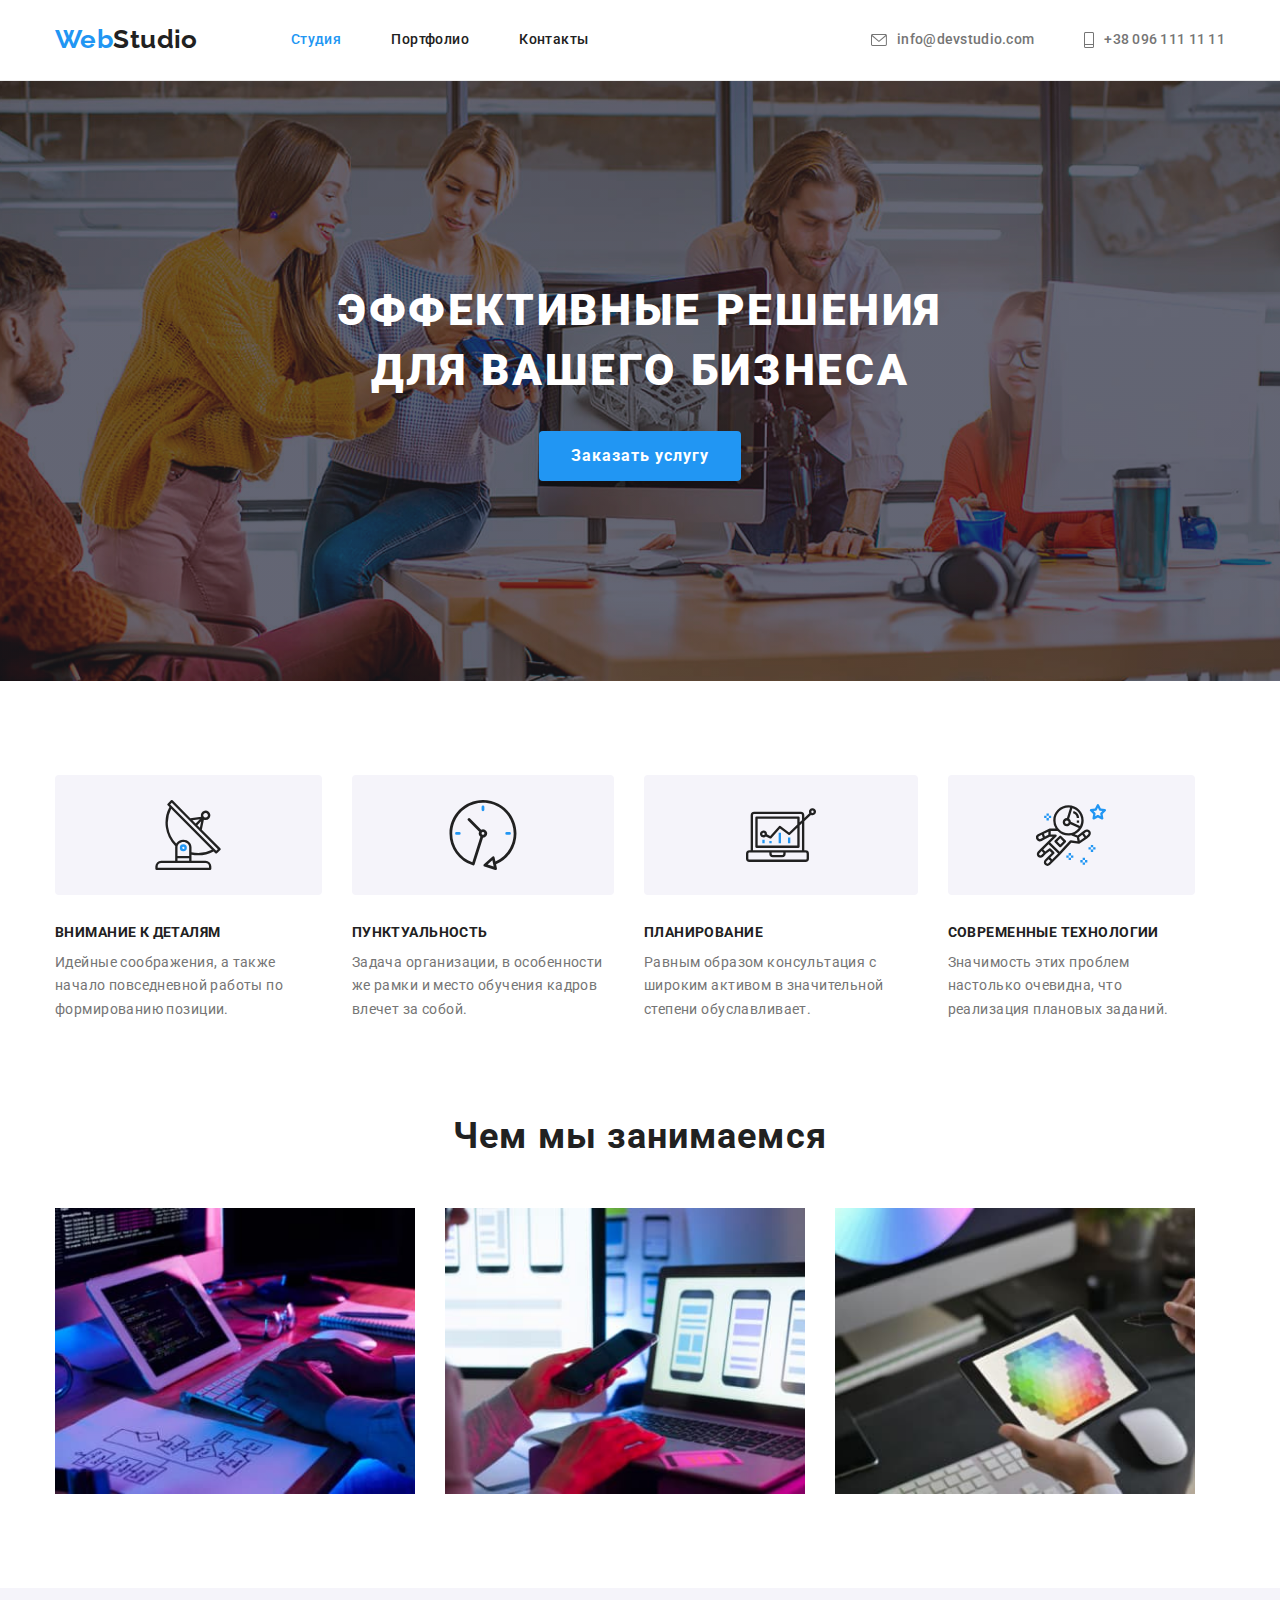
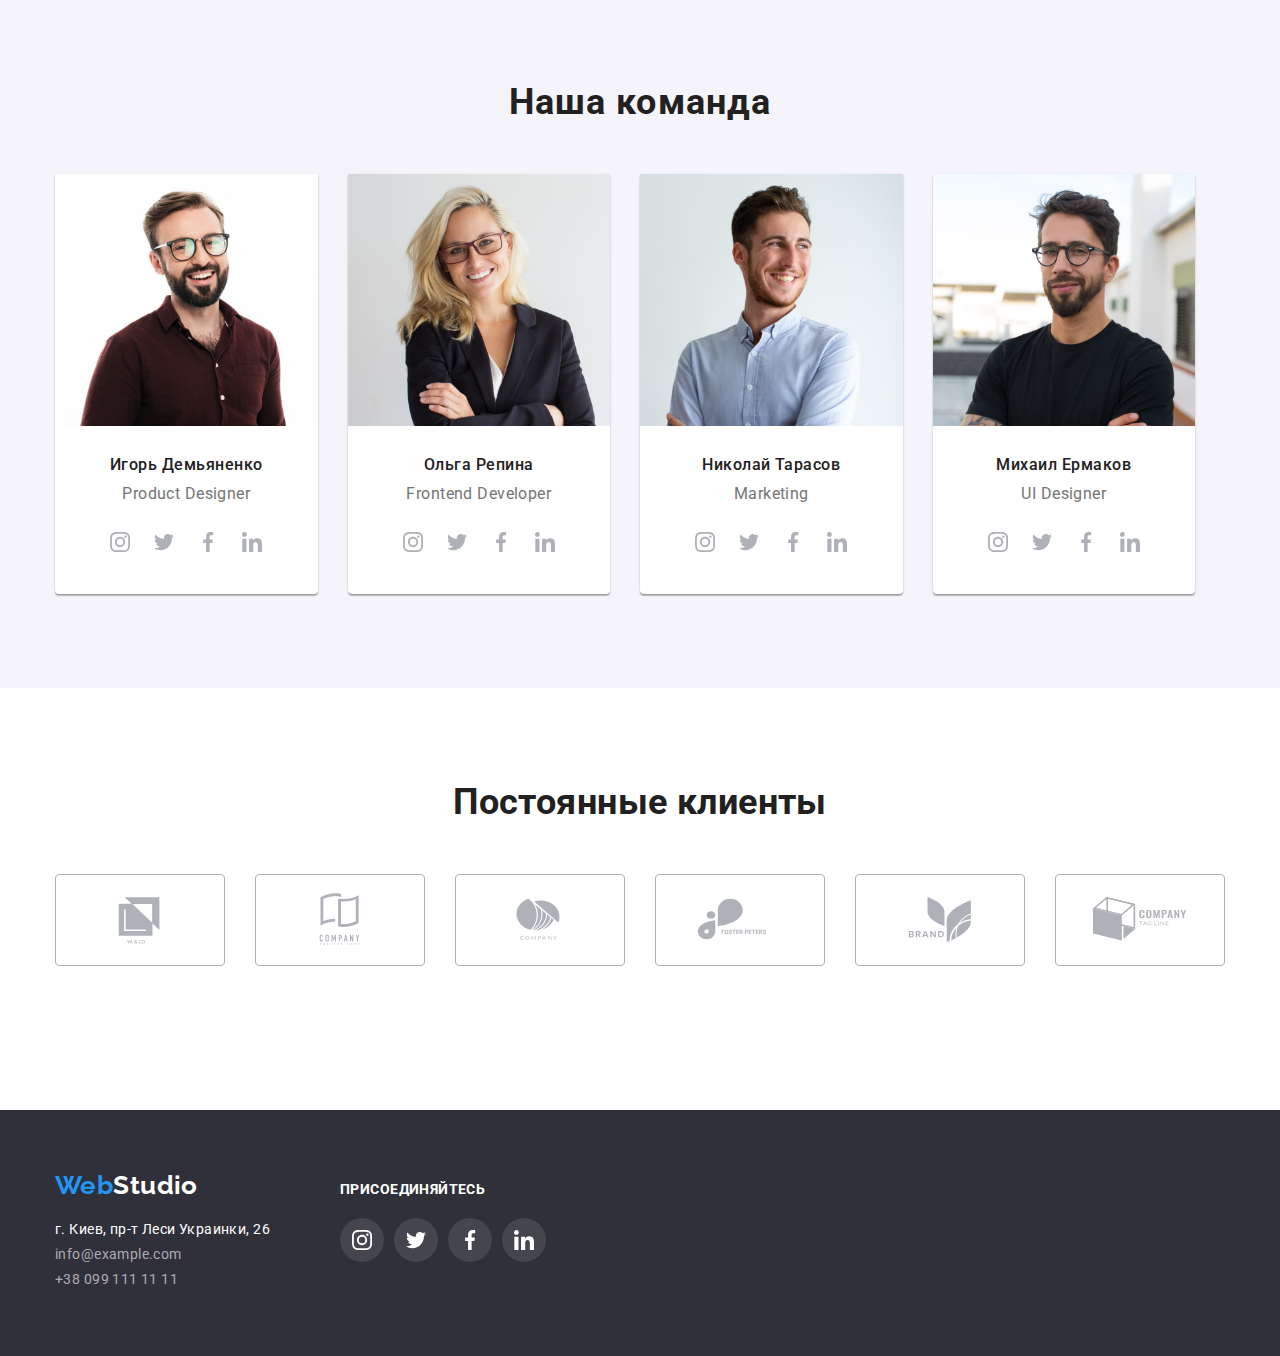
==== commit d9ac7388: "Внесла зміни до Д/з" ====
--- a/index.html
+++ b/index.html
@@ -108,93 +108,93 @@
     <h2 class="about-us">Наша команда</h2>
     <ul class="list">
     <li class="team-img">
-        <img src="./img/4.jpg" alt="Игорь Демьяненко" width="270" height="260"/>
+        <img class="img" src="./img/4.jpg" alt="Игорь Демьяненко" width="270" height="260"/>
         <h3 class="name">Игорь Демьяненко</h3>
         <p class="job" lang="en">Product Designer</p>
     <ul class="team-icons">
         <li class="icon-list">
-        <a href="" class="team-link"><svg class="client-icons" width="20" height="20">
+        <a href="" class="team-link"><svg class="social-icons" width="20" height="20">
             <use href="./img/icons.svg#icon-instagram-team"></use>
         </svg></a></li>
         <li class="icon-list">
-        <a href=""class="team-link"><svg class="client-icons" width="20" height="20">
+        <a href=""class="team-link"><svg class="social-icons" width="20" height="20">
             <use href="./img/icons.svg#icon-twitter-team"></use>
         </svg></a></li>
         <li class="icon-list">
-        <a href=""class="team-link"><svg class="client-icons" width="20" height="20">
+        <a href=""class="team-link"><svg class="social-icons" width="20" height="20">
             <use href="./img/icons.svg#icon-facebook-team"></use>
         </svg></a></li>
         <li class="icon-list">
-        <a href=""class="team-link"><svg class="client-icons" width="20" height="20">
+        <a href=""class="team-link"><svg class="social-icons" width="20" height="20">
             <use href="./img/icons.svg#icon-linkedin-team"></use>
         </svg></a></li>
     </ul>  
     </li>
     <li class="team-img">
-        <img src="./img/5.jpg" alt="Ольга Репина" width="270" height="260"/>
+        <img class="img" src="./img/5.jpg" alt="Ольга Репина" width="270" height="260"/>
         <h3 class="name">Ольга Репина</h3>
         <p class="job" lang="en">Frontend Developer</p>
         <ul class="team-icons">
             <li class="icon-list">
-            <a href="" class="team-link"><svg class="client-icons" width="20" height="20">
+            <a href="" class="team-link"><svg class="social-icons" width="20" height="20">
              <use href="./img/icons.svg#icon-instagram-team"></use>
             </svg></a></li>
             <li class="icon-list">
-            <a href="" class="team-link"><svg class="client-icons" width="20" height="20">
+            <a href="" class="team-link"><svg class="social-icons" width="20" height="20">
                     <use href="./img/icons.svg#icon-twitter-team"></use>
                 </svg></a></li>
             <li class="icon-list">
-            <a href="" class="team-link"><svg class="client-icons" width="20" height="20">
+            <a href="" class="team-link"><svg class="social-icons" width="20" height="20">
                     <use href="./img/icons.svg#icon-facebook-team"></use>
                 </svg></a></li>
             <li class="icon-list">
-            <a href="" class="team-link"><svg class="client-icons" width="20" height="20">
+            <a href="" class="team-link"><svg class="social-icons" width="20" height="20">
                     <use href="./img/icons.svg#icon-linkedin-team"></use>
                 </svg></a></li>
     </ul>
     </li>
     <li class="team-img">
-        <img src="./img/6.jpg" alt="Николай Тарасов" width="270" height="260"/>
+        <img class="img" src="./img/6.jpg" alt="Николай Тарасов" width="270" height="260"/>
         <h3 class="name">Николай Тарасов</h3>
         <p class="job" lang="en">Marketing</p>
         <ul class="team-icons">
             <li class="icon-list">
-                <a href="" class="team-link"><svg class="client-icons" width="20" height="20">
+                <a href="" class="team-link"><svg class="social-icons" width="20" height="20">
                 <use href="./img/icons.svg#icon-instagram-team"></use>
                 </svg></a></li>
             <li class="icon-list">
-            <a href="" class="team-link"><svg class="client-icons" width="20" height="20">
+            <a href="" class="team-link"><svg class="social-icons" width="20" height="20">
                     <use href="./img/icons.svg#icon-twitter-team"></use>
                 </svg></a></li>
             <li class="icon-list">
-            <a href="" class="team-link"><svg class="client-icons" width="20" height="20">
+            <a href="" class="team-link"><svg class="social-icons" width="20" height="20">
                     <use href="./img/icons.svg#icon-facebook-team"></use>
                 </svg></a></li>
             <li class="icon-list">
-            <a href="" class="team-link"><svg class="client-icons" width="20" height="20">
+            <a href="" class="team-link"><svg class="social-icons" width="20" height="20">
                     <use href="./img/icons.svg#icon-linkedin-team"></use>
                 </svg></a></li>
         </ul>
     </li>
         <li class="team-img">
-        <img src="./img/7.jpg" alt="Михаил Ермаков" width="270" height="260"/>
+        <img class="img" src="./img/7.jpg" alt="Михаил Ермаков" width="270" height="260"/>
         <h3 class="name">Михаил Ермаков</h3>
         <p class="job" lang="en">UI Designer</p>
         <ul class="team-icons">
             <li class="icon-list">
-                <a href="" class="team-link"><svg class="client-icons" width="20" height="20">
+                <a href="" class="team-link"><svg class="social-icons" width="20" height="20">
                         <use href="./img/icons.svg#icon-instagram-team"></use>
                     </svg></a></li>
             <li class="icon-list">
-            <a href="" class="team-link"><svg class="client-icons" width="20" height="20">
+            <a href="" class="team-link"><svg class="social-icons" width="20" height="20">
                     <use href="./img/icons.svg#icon-twitter-team"></use>
                 </svg></a></li>
             <li class="icon-list">
-            <a href="" class="team-link"><svg class="client-icons" width="20" height="20">
+            <a href="" class="team-link"><svg class="social-icons" width="20" height="20">
                     <use href="./img/icons.svg#icon-facebook-team"></use>
                 </svg></a></li>
             <li class="icon-list">
-            <a href="" class="team-link"><svg class="client-icons" width="20" height="20">
+            <a href="" class="team-link"><svg class="social-icons" width="20" height="20">
                     <use href="./img/icons.svg#icon-linkedin-team"></use>
                 </svg></a></li>
         </ul>
@@ -204,9 +204,9 @@
 </section>
 
         <!--Постоянные клиенты-->
-<section>
-    <div class="container">
-        <h2 class="section client">Постоянные клиенты</h2>
+<section class="section client">
+    <div class="container">
+        <h2 class="client">Постоянные клиенты</h2>
         <ul class="client-list">
 <li class="client-item">
         <a class="client-link" href=""><svg class="client-icons" width="106" height="60">
--- a/css/style.css
+++ b/css/style.css
@@ -137,6 +137,7 @@
     letter-spacing: 0.02em;
     text-decoration: none;
     display: flex;
+    align-items: center;
     margin-left: auto;}
 
 .head-icons {
@@ -284,12 +285,17 @@
 
 /* Наша команда */
 .team-img {
+    background-color: var(--additional-color);
     margin-right: 30px;
     box-shadow: 0px 1px 3px rgba(0, 0, 0, 0.12),
     0px 1px 1px rgba(0, 0, 0, 0.14), 0px 2px 1px rgba(0, 0, 0, 0.2);
     border-radius: 0px 0px 4px 4px;
 }
 
+.img {
+    margin-bottom: 30px;
+}
+
 .name {
     color: var(--title-text-color);
     font-family: 'Roboto';
@@ -299,9 +305,7 @@
     line-height: 1.18;
     letter-spacing: 0.03em;
     text-decoration: none;
-    padding-top: 30px;
-    padding-bottom: 10px;
-    margin: 0;
+    margin-bottom: 10px;
     background-color: var(--additional-color);
 }
 .job {
@@ -310,8 +314,7 @@
     font-weight: normal;
     line-height: 1.18;
     text-decoration: none;
-    padding-top: 10px;
-    padding-bottom: 30px;
+    margin-bottom: 16px;
     background-color: var(--additional-color);
 }
 .team-icons {
@@ -320,6 +323,7 @@
     list-style: none;
     align-items: center;
     justify-content: center;
+    margin-bottom: 30px;
     background-color: var(--additional-color);
 }
 
@@ -332,7 +336,6 @@
     border-radius: 50%;
     background-color: var(--additional-color);
     color: #AFB1B8;
-    margin-bottom: 30px;
 }
 
 .team-link:hover,
@@ -341,11 +344,11 @@
     color: var(--additional-color);
 }
 
-.client-icons {
+.social-icons {
     fill: currentColor;}
 
-.client-icons:hover,
-.client-icons:focus {
+.social-icons:hover,
+.social-icons:focus {
     fill: var(--additional-color);
 }
 
@@ -356,7 +359,7 @@
     font-size: 36px;
     line-height: 1.16;
     text-align: center;
-    padding-bottom: 50px;
+    margin-bottom: 50px;
 }
 
 .client-list {
@@ -378,7 +381,6 @@
     justify-content: center;
     border: 1px solid #AFB1B8;
     border-radius: 4px;
-    margin-bottom: 94px;
 }
 
 .client-link:hover,
@@ -443,8 +445,13 @@
     margin-bottom: 30px;
 }
 
-.card:hover,
-.card:focus {
+.card-box {
+    display: block;
+    text-decoration: none;
+}
+
+.card-box:hover,
+.card-box:focus {
 box-shadow: 0px 1px 1px rgba(0, 0, 0, 0.12), 
     0px 4px 4px rgba(0, 0, 0, 0.06), 1px 4px 6px rgba(0, 0, 0, 0.16);
 }
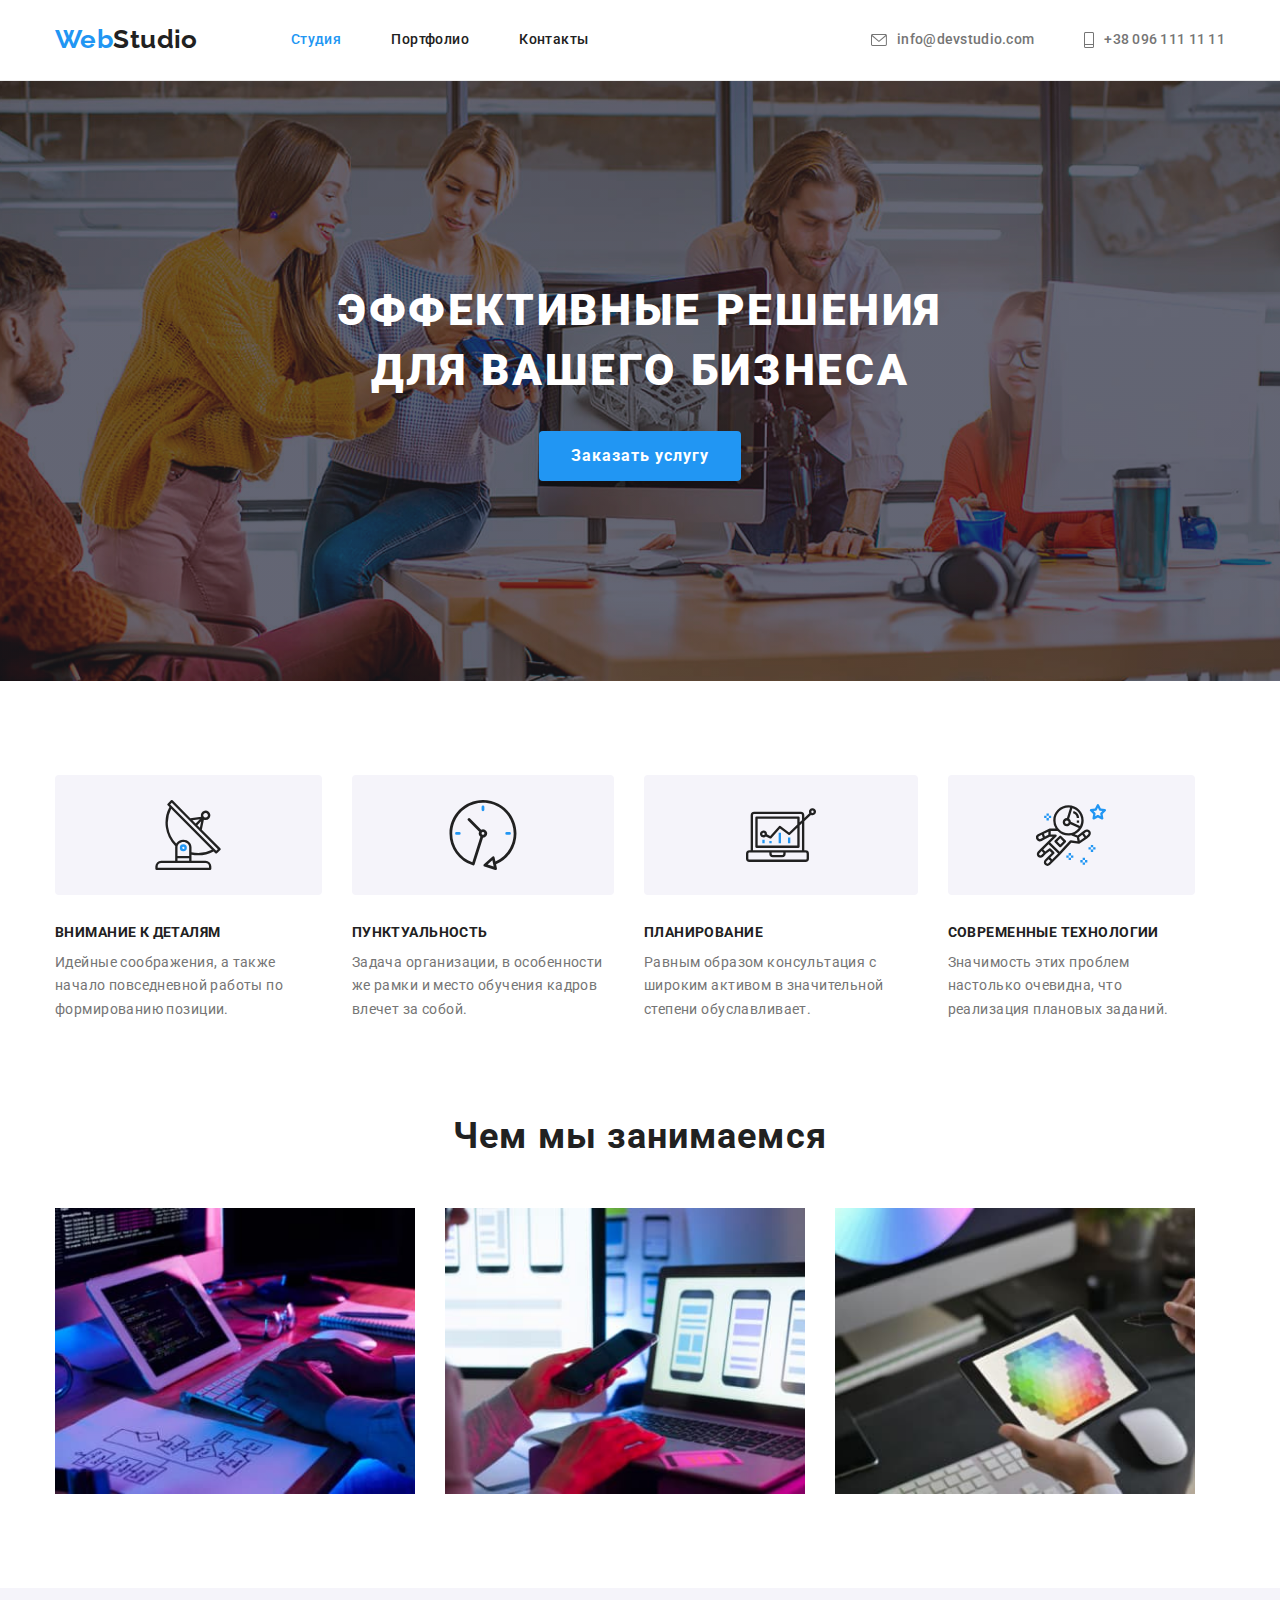
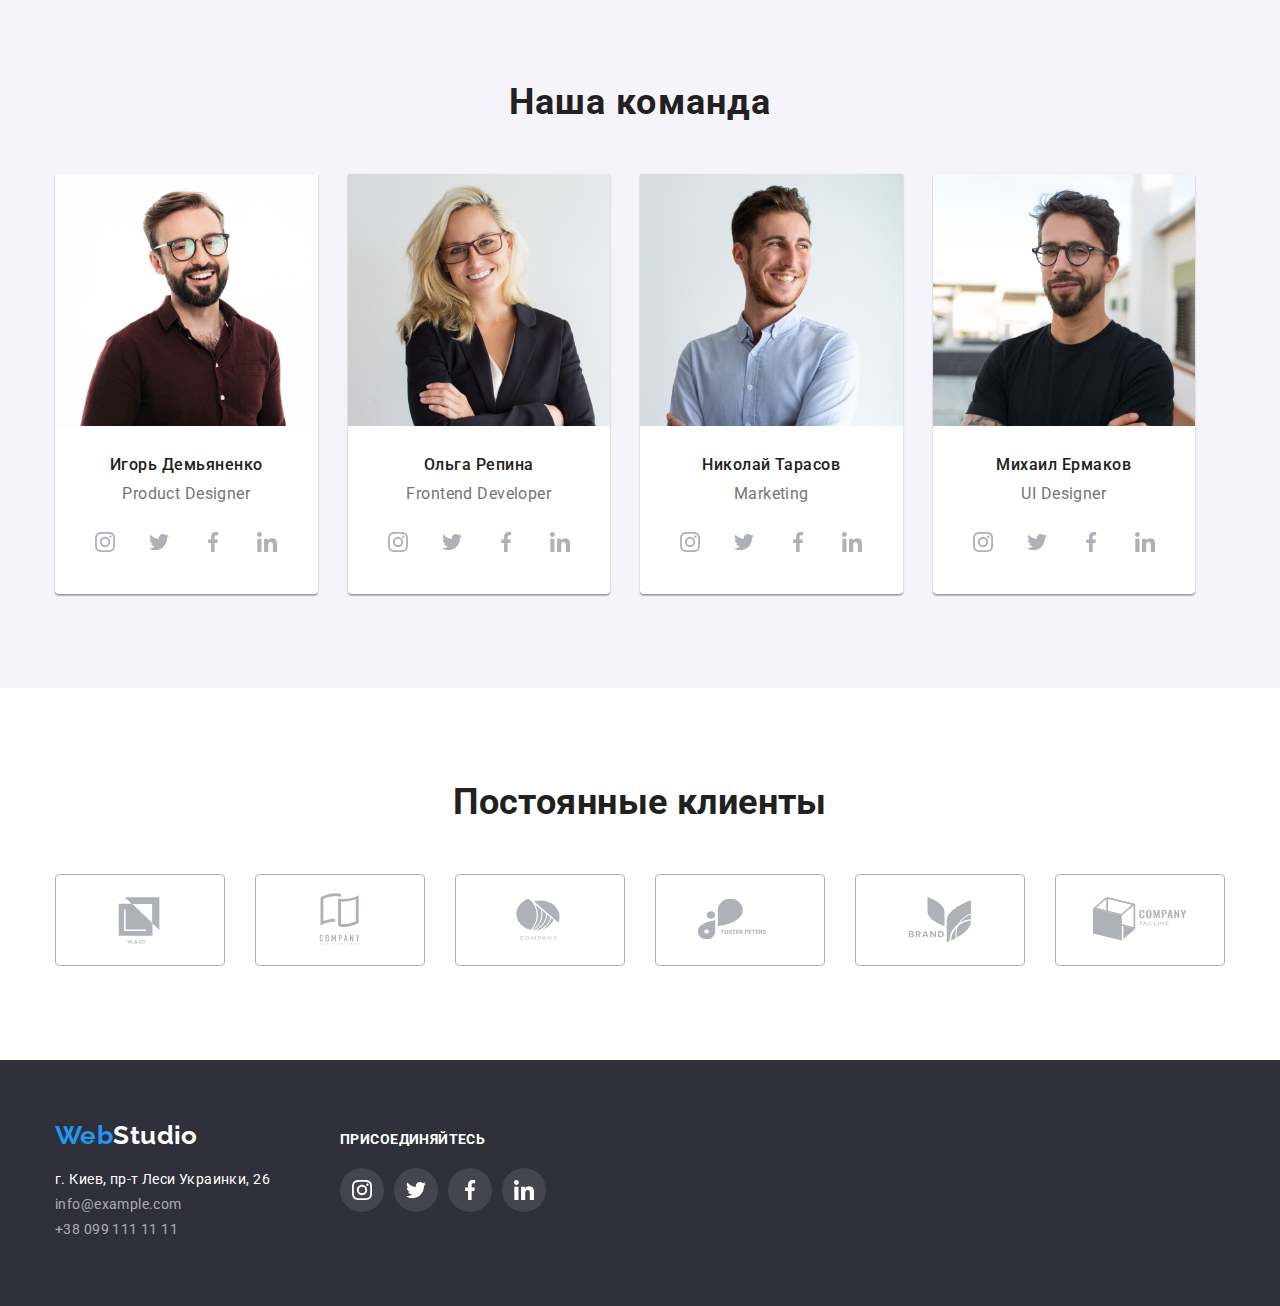
==== commit aad47ed6: "Остаточні зміни у Д/З №4" ====
--- a/index.html
+++ b/index.html
@@ -204,7 +204,7 @@
 </section>
 
         <!--Постоянные клиенты-->
-<section class="section client">
+<section class="section">
     <div class="container">
         <h2 class="client">Постоянные клиенты</h2>
         <ul class="client-list">
--- a/css/style.css
+++ b/css/style.css
@@ -327,6 +327,9 @@
     background-color: var(--additional-color);
 }
 
+.icon-list:not(:last-child) {
+    margin-right: 10px;}
+
 .team-link {
     display: flex;
     align-items: center;
@@ -436,6 +439,7 @@
     display: flex;
     flex-wrap: wrap;
     column-gap: 30px;
+    margin-bottom: -30px;
 }
    
 .card {
